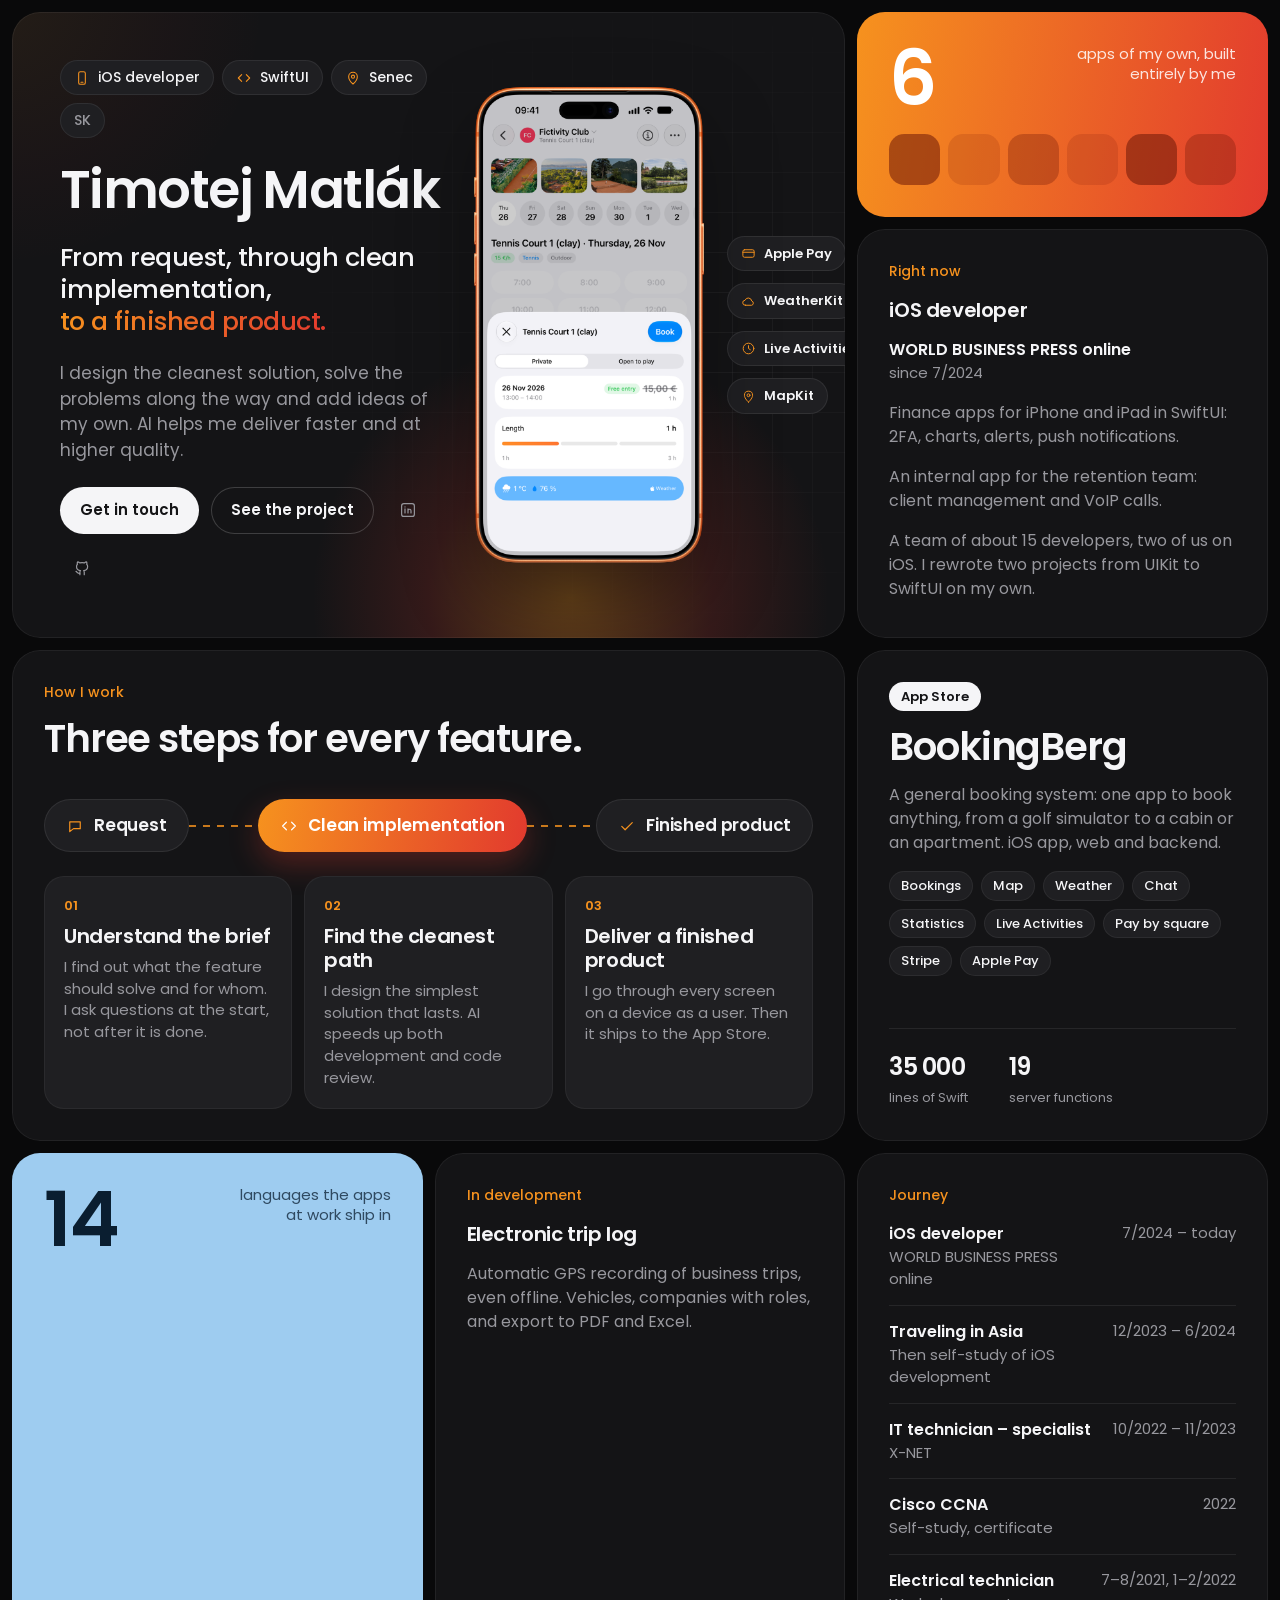
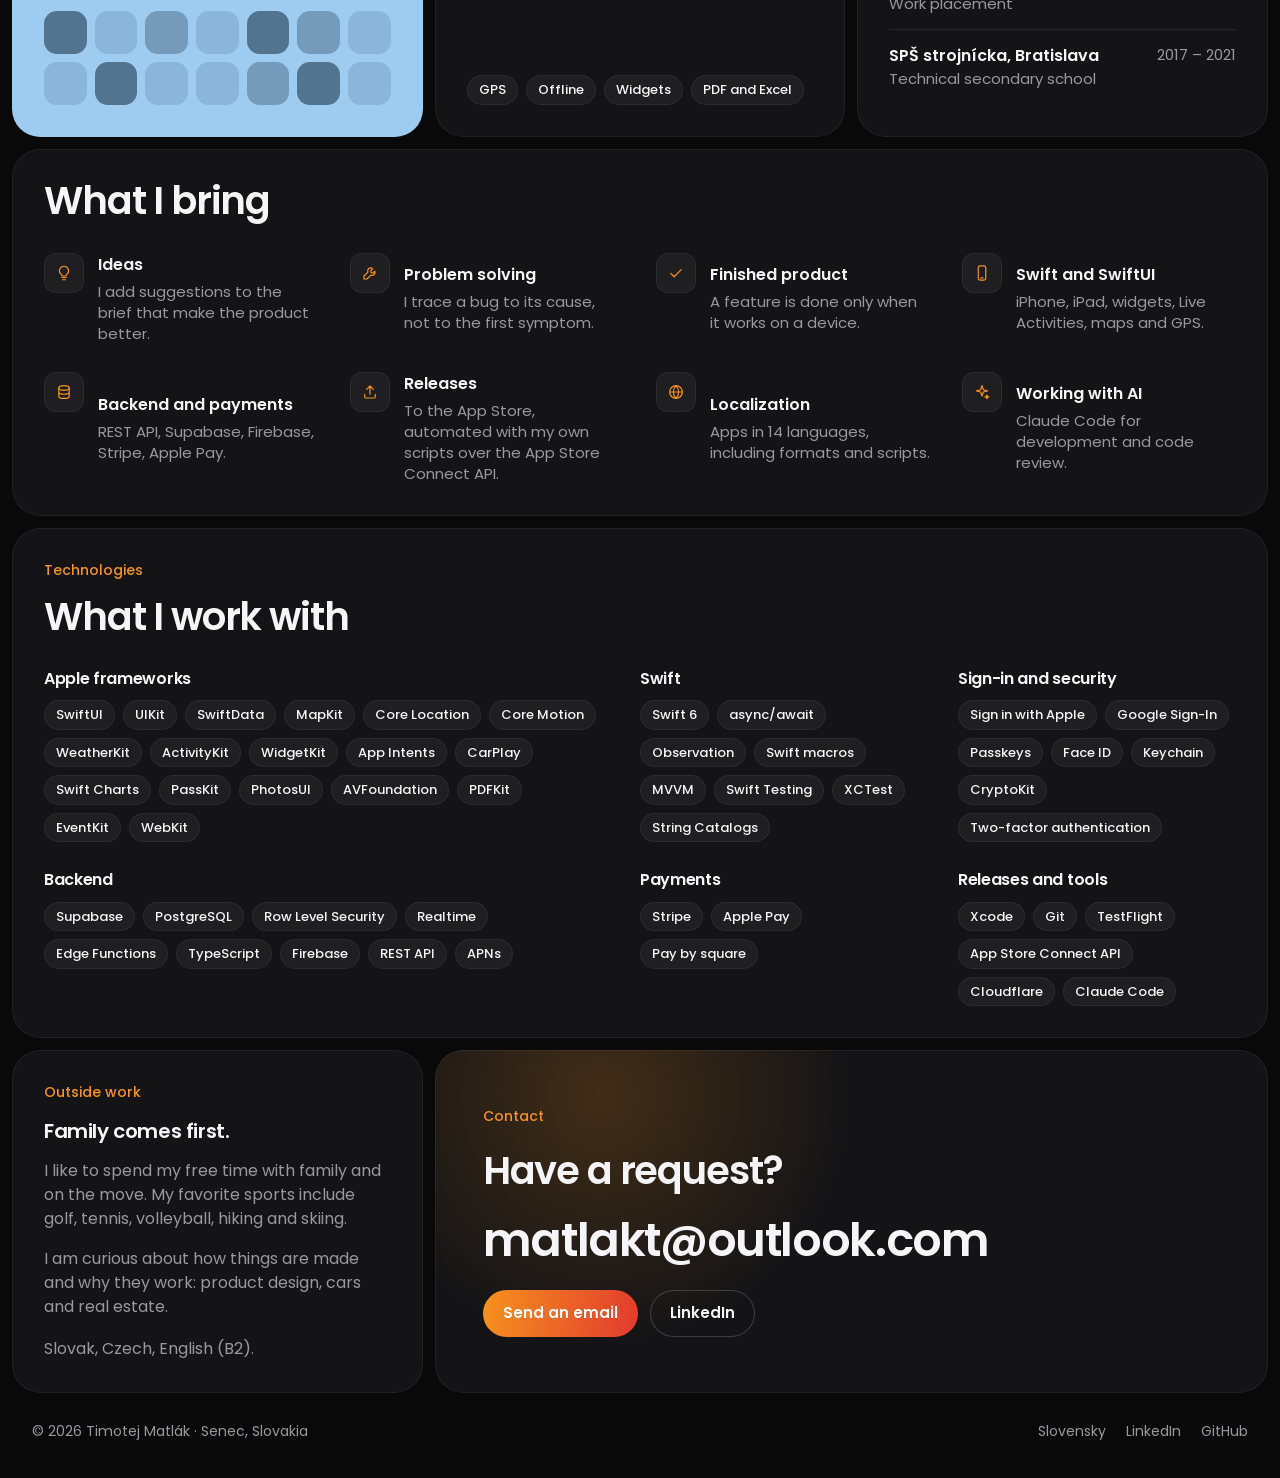
==== en/index.html @ 3b86b19a "Add the English version and a language switch Co-Authored-By: Claude Fable 5.2 <noreply@anthropic.co" ====
<!DOCTYPE html>
<html lang="en" data-theme="dark">
<head>
  <meta charset="UTF-8">
  <meta name="viewport" content="width=device-width, initial-scale=1.0">
  <script>document.documentElement.classList.add("js")</script>
  <title>Timotej Matlák | iOS developer</title>
  <meta name="description" content="iOS developer from Slovakia. From a request, through a clean implementation, to a finished product: finance apps, my own booking system and more projects.">
  <meta name="theme-color" content="#09090a">
  <meta name="color-scheme" content="dark">
  <link rel="alternate" hreflang="sk" href="https://tim-engineer.github.io/">
  <link rel="alternate" hreflang="en" href="https://tim-engineer.github.io/en/">
  <link rel="stylesheet" href="../style.css?v=21">
</head>
<body>
<main class="bento">

  <section class="tile hero c8 r2">
    <div class="hero-text">
      <div class="roles rise">
        <span><svg class="i" viewBox="0 0 24 24" aria-hidden="true"><rect x="7" y="2.5" width="10" height="19" rx="2.5"/><path d="M10.5 18.5h3"/></svg>iOS developer</span>
        <span><svg class="i" viewBox="0 0 24 24" aria-hidden="true"><path d="M8.5 7 3.5 12l5 5M15.5 7l5 5-5 5"/></svg>SwiftUI</span>
        <span><svg class="i" viewBox="0 0 24 24" aria-hidden="true"><path d="M12 21s6.5-5.600 6.500-11a6.500 6.500 0 0 0-13 0c0 5.400 6.500 11 6.500 11Z"/><circle cx="12" cy="10" r="2.300"/></svg>Senec</span>
        <a href="../" lang="sk" hreflang="sk" aria-label="Slovensky">SK</a>
      </div>
      <h1 class="rise" style="--i:1">Timotej Matlák</h1>
      <p class="motto rise" style="--i:2">From request, through clean implementation, <span class="warm">to a finished product.</span></p>
      <p class="lead rise" style="--i:3">I design the cleanest solution, solve the problems along the way and add ideas of my own. AI helps me deliver faster and at higher quality.</p>
      <div class="actions rise" style="--i:4">
        <a class="btn" href="#kontakt">Get in touch</a>
        <a class="btn btn-line" href="#projekt">See the project</a>
        <a class="icon-link" href="https://www.linkedin.com/in/matlák/" aria-label="LinkedIn"><svg class="i" viewBox="0 0 24 24" aria-hidden="true"><rect x="3.500" y="3.500" width="17" height="17" rx="3"/><path d="M8 10.500V16M8 7.800v.1M12 16v-3a2 2 0 0 1 4 0v3M12 10.500V16"/></svg></a>
        <a class="icon-link" href="https://github.com/Tim-engineer" aria-label="GitHub"><svg class="i" viewBox="0 0 24 24" aria-hidden="true"><path d="M9.500 19c-4 1.200-4-2-5.500-2.500M15 21v-3.200a2.800 2.800 0 0 0-.8-2.200c2.700-.3 5.300-1.300 5.300-5.600a4.300 4.300 0 0 0-1.200-3 4 4 0 0 0-.1-3s-1-.3-3.200 1.200a11 11 0 0 0-5.800 0C7 3.700 6 4 6 4a4 4 0 0 0-.1 3 4.300 4.300 0 0 0-1.200 3c0 4.300 2.600 5.300 5.300 5.600a2.800 2.800 0 0 0-.8 2.200V21"/></svg></a>
      </div>
    </div>
    <div class="stage rise" style="--i:3" aria-hidden="true">
      <div class="phone"><img class="shot" src="../img/phone-1.png" alt=""><img class="shot swap" src="../img/phone-2.png" alt=""></div>
      <div class="chips">
      <span class="chip chip-1"><svg class="i" viewBox="0 0 24 24"><rect x="3" y="6" width="18" height="12" rx="2.500"/><path d="M3 10h18"/></svg>Apple Pay</span>
      <span class="chip chip-2"><svg class="i" viewBox="0 0 24 24"><path d="M7 18a4 4 0 0 1-.5-8 5.500 5.500 0 0 1 10.600 1.200A3.500 3.500 0 0 1 17 18H7Z"/></svg>WeatherKit</span>
      <span class="chip chip-3"><svg class="i" viewBox="0 0 24 24"><circle cx="12" cy="12" r="8.500"/><path d="M12 7.500V12l3 2"/></svg>Live Activities</span>
      <span class="chip chip-4"><svg class="i" viewBox="0 0 24 24"><path d="M12 21s6.500-5.600 6.500-11a6.500 6.500 0 0 0-13 0c0 5.400 6.500 11 6.500 11Z"/><circle cx="12" cy="10" r="2.300"/></svg>MapKit</span>
      </div>
    </div>
  </section>

  <section class="tile tile-warm c4 reveal">
    <div class="stat-head"><span class="big">6</span><p>apps of my own, built entirely by me</p></div>
    <div class="apps" aria-hidden="true"><span style="--n:0"></span><span style="--n:1"></span><span style="--n:2"></span><span style="--n:3"></span><span style="--n:4"></span><span style="--n:5"></span></div>
  </section>

  <section class="tile c4 reveal" style="--i:1">
    <span class="label">Right now</span>
    <h3>iOS developer</h3>
    <p class="org">WORLD BUSINESS PRESS online<small>since 7/2024</small></p>
    <p>Finance apps for iPhone and iPad in SwiftUI: 2FA, charts, alerts, push notifications.</p>
    <p>An internal app for the retention team: client management and VoIP calls.</p>
    <p>A team of about 15 developers, two of us on iOS. I rewrote two projects from UIKit to SwiftUI on my own.</p>
  </section>

  <section class="tile c8 r2 reveal">
    <span class="label">How I work</span>
    <h2>Three steps for every feature.</h2>
    <div class="flow" aria-hidden="true">
      <span class="node"><svg class="i" viewBox="0 0 24 24"><path d="M5 6.500h14v9H10l-5 4v-13Z"/></svg>Request</span>
      <span class="wire"></span>
      <span class="node node-main"><svg class="i" viewBox="0 0 24 24"><path d="M8.500 7 3.500 12l5 5M15.500 7l5 5-5 5"/></svg>Clean implementation</span>
      <span class="wire"></span>
      <span class="node"><svg class="i" viewBox="0 0 24 24"><path d="m5 12.500 4.500 4.500L19 7.500"/></svg>Finished product</span>
    </div>
    <div class="steps">
      <div class="step"><small>01</small><h3>Understand the brief</h3><p>I find out what the feature should solve and for whom. I ask questions at the start, not after it is done.</p></div>
      <div class="step"><small>02</small><h3>Find the cleanest path</h3><p>I design the simplest solution that lasts. AI speeds up both development and code review.</p></div>
      <div class="step"><small>03</small><h3>Deliver a finished product</h3><p>I go through every screen on a device as a user. Then it ships to the App Store.</p></div>
    </div>
  </section>

  <section class="tile c4 r2 reveal" id="projekt" style="--i:1">
    <a class="badge" href="https://apps.apple.com/sk/app/bookingberg/id6788279642" target="_blank" rel="noopener">App Store</a>
    <h2>BookingBerg</h2>
    <p>A general booking system: one app to book anything, from a golf simulator to a cabin or an apartment. iOS app, web and backend.</p>
    <div class="tags"><span>Bookings</span><span>Map</span><span>Weather</span><span>Chat</span><span>Statistics</span><span>Live Activities</span><span>Pay by square</span><span>Stripe</span><span>Apple Pay</span></div>
    <div class="nums">
      <div><b>35 000</b><span>lines of Swift</span></div>
      <div><b>19</b><span>server functions</span></div>
    </div>
  </section>

  <section class="tile tile-sky c4 reveal">
    <div class="stat-head"><span class="big">14</span><p>languages the apps at work ship in</p></div>
    <div class="langs" aria-hidden="true">
      <span style="--n:0"></span><span style="--n:1"></span><span style="--n:2"></span><span style="--n:3"></span><span style="--n:4"></span><span style="--n:5"></span><span style="--n:6"></span>
      <span style="--n:7"></span><span style="--n:8"></span><span style="--n:9"></span><span style="--n:10"></span><span style="--n:11"></span><span style="--n:12"></span><span style="--n:13"></span>
    </div>
  </section>

  <section class="tile c4 reveal" style="--i:1">
    <span class="label">In development</span>
    <h3>Electronic trip log</h3>
    <p>Automatic GPS recording of business trips, even offline. Vehicles, companies with roles, and export to PDF and Excel.</p>
    <div class="tags push"><span>GPS</span><span>Offline</span><span>Widgets</span><span>PDF and Excel</span></div>
  </section>

  <section class="tile c4 reveal" style="--i:2">
    <span class="label">Journey</span>
    <ul class="rows">
      <li><div><b>iOS developer</b><small>WORLD BUSINESS PRESS online</small></div><span>7/2024 – today</span></li>
      <li><div><b>Traveling in Asia</b><small>Then self-study of iOS development</small></div><span>12/2023 – 6/2024</span></li>
      <li><div><b>IT technician – specialist</b><small>X-NET</small></div><span>10/2022 – 11/2023</span></li>
      <li><div><b>Cisco CCNA</b><small>Self-study, certificate</small></div><span>2022</span></li>
      <li><div><b>Electrical technician</b><small>Work placement</small></div><span>7–8/2021, 1–2/2022</span></li>
      <li><div><b>SPŠ strojnícka, Bratislava</b><small>Technical secondary school</small></div><span>2017 – 2021</span></li>
    </ul>
  </section>

  <section class="tile c12 reveal">
    <h2>What I bring</h2>
    <ul class="skills">
      <li><span class="ico"><svg class="i" viewBox="0 0 24 24" aria-hidden="true"><path d="M9 18h6M10 21h4M12 3a6 6 0 0 0-3.500 10.900c.6.500 1 1.200 1 2.100h5c0-.9.400-1.600 1-2.100A6 6 0 0 0 12 3Z"/></svg></span><b>Ideas</b><span>I add suggestions to the brief that make the product better.</span></li>
      <li><span class="ico"><svg class="i" viewBox="0 0 24 24" aria-hidden="true"><path d="M14.500 5.500a4 4 0 0 0-5.300 5.300L4 16v4h4l5.200-5.200a4 4 0 0 0 5.300-5.300L16 12l-2.500-.5L13 9l2.500-2.500"/></svg></span><b>Problem solving</b><span>I trace a bug to its cause, not to the first symptom.</span></li>
      <li><span class="ico"><svg class="i" viewBox="0 0 24 24" aria-hidden="true"><path d="m5 12.500 4.500 4.500L19 7.500"/></svg></span><b>Finished product</b><span>A feature is done only when it works on a device.</span></li>
      <li><span class="ico"><svg class="i" viewBox="0 0 24 24" aria-hidden="true"><rect x="7" y="2.500" width="10" height="19" rx="2.500"/><path d="M10.500 18.500h3"/></svg></span><b>Swift and SwiftUI</b><span>iPhone, iPad, widgets, Live Activities, maps and GPS.</span></li>
      <li><span class="ico"><svg class="i" viewBox="0 0 24 24" aria-hidden="true"><ellipse cx="12" cy="6.500" rx="7" ry="3"/><path d="M5 6.500v11c0 1.700 3.100 3 7 3s7-1.300 7-3v-11M5 12c0 1.700 3.100 3 7 3s7-1.300 7-3"/></svg></span><b>Backend and payments</b><span>REST API, Supabase, Firebase, Stripe, Apple Pay.</span></li>
      <li><span class="ico"><svg class="i" viewBox="0 0 24 24" aria-hidden="true"><path d="M12 15V4M7.500 8.500 12 4l4.500 4.500M5 15v3.500A1.500 1.500 0 0 0 6.500 20h11a1.500 1.500 0 0 0 1.500-1.500V15"/></svg></span><b>Releases</b><span>To the App Store, automated with my own scripts over the App Store Connect API.</span></li>
      <li><span class="ico"><svg class="i" viewBox="0 0 24 24" aria-hidden="true"><circle cx="12" cy="12" r="8.500"/><path d="M3.500 12h17M12 3.500c2.500 2.500 3.500 5.300 3.500 8.500s-1 6-3.500 8.500c-2.500-2.500-3.500-5.300-3.500-8.500s1-6 3.500-8.500Z"/></svg></span><b>Localization</b><span>Apps in 14 languages, including formats and scripts.</span></li>
      <li><span class="ico"><svg class="i" viewBox="0 0 24 24" aria-hidden="true"><path d="M12 3.500 13.800 9l5.700 1.500-5.700 1.500L12 17.500 10.200 12 4.500 10.500 10.200 9 12 3.500ZM18.500 16l.7 2 2 .5-2 .5-.7 2-.7-2-2-.5 2-.5.700-2Z"/></svg></span><b>Working with AI</b><span>Claude Code for development and code review.</span></li>
    </ul>
  </section>

  <section class="tile c12 reveal">
    <span class="label">Technologies</span>
    <h2>What I work with</h2>
    <div class="tech">
      <div><h3>Apple frameworks</h3><div class="tags"><span>SwiftUI</span><span>UIKit</span><span>SwiftData</span><span>MapKit</span><span>Core Location</span><span>Core Motion</span><span>WeatherKit</span><span>ActivityKit</span><span>WidgetKit</span><span>App Intents</span><span>CarPlay</span><span>Swift Charts</span><span>PassKit</span><span>PhotosUI</span><span>AVFoundation</span><span>PDFKit</span><span>EventKit</span><span>WebKit</span></div></div>
      <div><h3>Swift</h3><div class="tags"><span>Swift 6</span><span>async/await</span><span>Observation</span><span>Swift macros</span><span>MVVM</span><span>Swift Testing</span><span>XCTest</span><span>String Catalogs</span></div></div>
      <div><h3>Sign-in and security</h3><div class="tags"><span>Sign in with Apple</span><span>Google Sign-In</span><span>Passkeys</span><span>Face ID</span><span>Keychain</span><span>CryptoKit</span><span>Two-factor authentication</span></div></div>
      <div><h3>Backend</h3><div class="tags"><span>Supabase</span><span>PostgreSQL</span><span>Row Level Security</span><span>Realtime</span><span>Edge Functions</span><span>TypeScript</span><span>Firebase</span><span>REST API</span><span>APNs</span></div></div>
      <div><h3>Payments</h3><div class="tags"><span>Stripe</span><span>Apple Pay</span><span>Pay by square</span></div></div>
      <div><h3>Releases and tools</h3><div class="tags"><span>Xcode</span><span>Git</span><span>TestFlight</span><span>App Store Connect API</span><span>Cloudflare</span><span>Claude Code</span></div></div>
    </div>
  </section>

  <section class="tile c4 reveal">
    <span class="label">Outside work</span>
    <h3>Family comes first.</h3>
    <p>I like to spend my free time with family and on the move. My favorite sports include golf, tennis, volleyball, hiking and skiing.</p>
    <p>I am curious about how things are made and why they work: product design, cars and real estate.</p>
    <p class="push">Slovak, Czech, English (B2).</p>
  </section>

  <section class="tile contact c8 reveal" id="kontakt" style="--i:1">
    <span class="label">Contact</span>
    <h2>Have a request?</h2>
    <a class="mail" href="mailto:matlakt@outlook.com">matlakt@outlook.com</a>
    <div class="actions">
      <a class="btn btn-warm" href="mailto:matlakt@outlook.com">Send an email</a>
      <a class="btn btn-line" href="https://www.linkedin.com/in/matlák/">LinkedIn</a>
    </div>
  </section>

  <footer class="foot">
    <span>© 2026 Timotej Matlák · Senec, Slovakia</span>
    <nav><a href="../" lang="sk" hreflang="sk">Slovensky</a><a href="https://www.linkedin.com/in/matlák/">LinkedIn</a><a href="https://github.com/Tim-engineer">GitHub</a></nav>
  </footer>
</main>
<script>
(function () {
  var items = document.querySelectorAll(".reveal");
  if (!("IntersectionObserver" in window)) { items.forEach(function (el) { el.classList.add("is-in"); }); return; }
  var io = new IntersectionObserver(function (entries) {
    entries.forEach(function (en) { if (en.isIntersecting) { en.target.classList.add("is-in"); io.unobserve(en.target); } });
  }, { rootMargin: "0px 0px -5% 0px" });
  items.forEach(function (el) { io.observe(el); });
})();
</script>
<script>
(function () {
  // Warm glow that follows the pointer across the tiles.
  if (!window.matchMedia("(hover: hover) and (pointer: fine)").matches) return;
  var tiles = document.querySelectorAll(".tile"), x = 0, y = 0, queued = false;
  function paint() {
    queued = false;
    tiles.forEach(function (t) {
      var r = t.getBoundingClientRect();
      t.style.setProperty("--mx", (x - r.left) + "px");
      t.style.setProperty("--my", (y - r.top) + "px");
    });
  }
  function ask() { if (!queued) { queued = true; requestAnimationFrame(paint); } }
  window.addEventListener("pointermove", function (e) { x = e.clientX; y = e.clientY; ask(); }, { passive: true });
  window.addEventListener("scroll", ask, { passive: true });
  document.documentElement.addEventListener("pointerleave", function () { x = y = -9999; ask(); });
})();
</script>
</body>
</html>
---- style.css ----
/* Personal bento page. Tokens are RGB triplets so every surface can take an alpha. */
@font-face { font-family: "Poppins"; font-weight: 400; font-display: swap; src: url("fonts/poppins-400-latin-ext.woff2") format("woff2"); unicode-range: U+0100-02BA, U+1E00-1E9F, U+20A0-20C0; }
@font-face { font-family: "Poppins"; font-weight: 400; font-display: swap; src: url("fonts/poppins-400-latin.woff2") format("woff2"); unicode-range: U+0000-00FF, U+2000-206F, U+20AC; }
@font-face { font-family: "Poppins"; font-weight: 500; font-display: swap; src: url("fonts/poppins-500-latin-ext.woff2") format("woff2"); unicode-range: U+0100-02BA, U+1E00-1E9F, U+20A0-20C0; }
@font-face { font-family: "Poppins"; font-weight: 500; font-display: swap; src: url("fonts/poppins-500-latin.woff2") format("woff2"); unicode-range: U+0000-00FF, U+2000-206F, U+20AC; }
@font-face { font-family: "Poppins"; font-weight: 600; font-display: swap; src: url("fonts/poppins-600-latin-ext.woff2") format("woff2"); unicode-range: U+0100-02BA, U+1E00-1E9F, U+20A0-20C0; }
@font-face { font-family: "Poppins"; font-weight: 600; font-display: swap; src: url("fonts/poppins-600-latin.woff2") format("woff2"); unicode-range: U+0000-00FF, U+2000-206F, U+20AC; }

:root {
  color-scheme: light;
  --bg: 240 240 242;
  --surface: 255 255 255;
  --raised: 243 243 245;
  --ink: 26 26 26;
  --muted: 110 110 115;
  --line: 0 0 0;
  --sky: 222 238 252;
  --sky-ink: 18 52 82;
  --warm-a: #e23a2e;
  --warm-b: #f6921e;
  --warm: linear-gradient(100deg, var(--warm-b), var(--warm-a));
  --font: -apple-system, BlinkMacSystemFont, "Poppins", "Helvetica Neue", Helvetica, Arial, sans-serif;
  --ease: cubic-bezier(.16, 1, .3, 1);
}
@media (prefers-color-scheme: dark) {
  :root:not([data-theme="light"]) {
    color-scheme: dark;
    --bg: 9 9 10; --surface: 20 20 22; --raised: 31 31 34; --ink: 245 245 247; --muted: 152 152 158; --line: 255 255 255;
    --sky: 158 204 240; --sky-ink: 10 30 48;
  }
}
:root[data-theme="dark"] {
  color-scheme: dark;
  --bg: 9 9 10; --surface: 20 20 22; --raised: 31 31 34; --ink: 245 245 247; --muted: 152 152 158; --line: 255 255 255;
  --sky: 158 204 240; --sky-ink: 10 30 48;
}

* { margin: 0; padding: 0; box-sizing: border-box; }
body { font-family: var(--font); background: rgb(var(--bg)); color: rgb(var(--ink)); font-size: 16px; line-height: 1.5; -webkit-font-smoothing: antialiased; }
a { color: inherit; text-decoration: none; }
img { display: block; max-width: 100%; }
ul { list-style: none; }
:focus-visible { outline: 2px solid var(--warm-b); outline-offset: 3px; }
h1, h2, h3 { font-weight: 600; letter-spacing: -0.03em; line-height: 1.05; }
h1 { font-size: clamp(44px, 6vw, 84px); }
h2 { font-size: clamp(28px, 3vw, 40px); }
h3 { font-size: 20px; letter-spacing: -0.02em; line-height: 1.2; }
.warm { background: var(--warm); -webkit-background-clip: text; background-clip: text; -webkit-text-fill-color: transparent; color: var(--warm-a); }
.muted { color: rgb(var(--muted)); }
.i { width: 18px; height: 18px; flex: none; fill: none; stroke: currentColor; stroke-width: 1.6; stroke-linecap: round; stroke-linejoin: round; }

/* ---------- grid ---------- */
.bento { display: grid; grid-template-columns: repeat(12, 1fr); grid-auto-flow: row dense; gap: 12px; padding: 12px; max-width: 1560px; margin: 0 auto; }
.tile { position: relative; background: rgb(var(--surface)); border-radius: 28px; padding: 32px; overflow: hidden; box-shadow: inset 0 0 0 1px rgb(var(--line) / .06); display: flex; flex-direction: column; gap: 16px; min-width: 0; }
.c4 { grid-column: span 4; } .c8 { grid-column: span 8; } .c12 { grid-column: span 12; } .r2 { grid-row: span 2; }
.label { font-size: 14px; font-weight: 500; color: var(--warm-b); }
.tile p { color: rgb(var(--muted)); max-width: 54ch; }
.push { margin-top: auto; }

/* ---------- hero ---------- */
.hero { display: grid; grid-template-columns: 1fr auto; align-items: center; gap: 32px; padding: 48px; min-height: 560px; isolation: isolate; }
.hero::before { content: ""; position: absolute; inset: 0; z-index: -1; background-image: linear-gradient(rgb(var(--line) / .05) 1px, transparent 1px), linear-gradient(90deg, rgb(var(--line) / .05) 1px, transparent 1px); background-size: 40px 40px; -webkit-mask-image: radial-gradient(ellipse 70% 80% at 80% 50%, #000, transparent 70%); mask-image: radial-gradient(ellipse 70% 80% at 80% 50%, #000, transparent 70%); }
.hero::after { content: ""; position: absolute; z-index: -1; right: -10%; bottom: -40%; width: 70%; aspect-ratio: 1; border-radius: 50%; background: radial-gradient(closest-side, rgba(246, 146, 30, .22), rgba(226, 58, 46, .10) 50%, transparent); }
.hero-text { display: flex; flex-direction: column; align-items: flex-start; gap: 24px; }
.roles { display: inline-flex; flex-wrap: wrap; border-radius: 100px; background: rgb(var(--raised)); box-shadow: inset 0 0 0 1px rgb(var(--line) / .06); font-size: 14px; font-weight: 500; }
.roles > * { display: inline-flex; align-items: center; gap: 8px; padding: 8px 16px; }
.roles > * + * { box-shadow: inset 1px 0 0 rgb(var(--line) / .1); }
.roles .i { width: 16px; height: 16px; color: var(--warm-b); }
.motto .warm { display: inline-block; }
.motto { font-size: clamp(20px, 2vw, 28px); font-weight: 500; letter-spacing: -0.02em; line-height: 1.25; max-width: 26ch; color: rgb(var(--ink)) !important; }
.lead { font-size: 17px; max-width: 46ch !important; }
.actions { display: flex; flex-wrap: wrap; align-items: center; gap: 12px; }
.btn { display: inline-flex; align-items: center; gap: 8px; font-size: 15px; font-weight: 600; padding: 12px 20px; border-radius: 100px; background: rgb(var(--ink)); color: rgb(var(--surface)); transition: transform .2s var(--ease), opacity .2s; }
.btn:hover { transform: translateY(-2px); }
.btn-line { background: transparent; color: rgb(var(--ink)); box-shadow: inset 0 0 0 1px rgb(var(--line) / .18); }
.btn-warm { background: var(--warm); color: #fff; }
.icon-link { display: grid; place-items: center; width: 44px; height: 44px; border-radius: 100px; color: rgb(var(--muted)); transition: color .2s, background .2s; }
.roles a { color: rgb(var(--muted)); transition: color .2s; }
.roles a:hover { color: rgb(var(--ink)); }
.icon-link:hover { color: rgb(var(--ink)); background: rgb(var(--raised)); }

.stage { position: relative; width: 300px; margin-right: 32px; }
.phone { position: relative; width: 228px; margin: 0 auto; padding: 7px; border-radius: 42px; background: #0c0c0d; box-shadow: 0 0 0 1px #ffb27a, 0 0 0 4px #f0843c, 0 0 0 5px #c9631f, 0 30px 50px rgb(0 0 0 / .3); transform: rotate(4deg); animation: float 7s ease-in-out infinite; }
.phone img { width: 100%; border-radius: 35px; }
.phone .swap { position: absolute; inset: 7px; width: calc(100% - 14px); animation: swap 9s ease-in-out infinite; }
@keyframes swap { 0%, 40% { opacity: 0; } 50%, 90% { opacity: 1; } 100% { opacity: 0; } }
.chip { position: absolute; display: inline-flex; align-items: center; gap: 8px; padding: 8px 14px; border-radius: 100px; font-size: 13px; font-weight: 600; background: rgb(var(--surface)); box-shadow: inset 0 0 0 1px rgb(var(--line) / .08), 0 10px 24px rgb(0 0 0 / .16); white-space: nowrap; animation: bob 5s ease-in-out infinite; }
.chip .i { width: 15px; height: 15px; color: var(--warm-b); }
.chip-1 { top: 10%; left: -22%; }
.chip-2 { top: 40%; right: -24%; animation-delay: -1.6s; }
.chip-3 { bottom: 20%; left: -16%; animation-delay: -3.1s; }
.chip-4 { bottom: 4%; right: -10%; animation-delay: -2.2s; }
@keyframes float { 50% { transform: rotate(3deg) translateY(-10px); } }
@keyframes bob { 50% { transform: translateY(-8px); } }

/* ---------- stat tiles ---------- */
.tile-warm { background: var(--warm); color: #fff; box-shadow: none; }
.tile-warm p { color: rgb(255 255 255 / .85); }
.tile-sky { background: rgb(var(--sky)); color: rgb(var(--sky-ink)); box-shadow: none; }
.tile-sky p { color: rgb(var(--sky-ink) / .75); }
.big { font-size: clamp(56px, 6vw, 88px); font-weight: 600; letter-spacing: -0.04em; line-height: .9; }
.stat-head { display: flex; justify-content: space-between; align-items: flex-start; gap: 16px; }
.stat-head p { text-align: right; max-width: 18ch; font-size: 15px; line-height: 1.35; }
.apps { display: grid; grid-template-columns: repeat(6, 1fr); gap: 8px; margin-top: auto; }
.apps span { aspect-ratio: 1; border-radius: 30%; background: rgb(110 24 8 / .16); }
.apps span:nth-child(3n) { background: rgb(110 24 8 / .32); }
.apps span:nth-child(4n + 1) { background: rgb(110 24 8 / .55); }
.js .is-in .apps span { animation: pop .5s cubic-bezier(.34, 1.56, .64, 1) backwards; animation-delay: calc(var(--n) * 90ms + .2s); }
.langs { display: grid; grid-template-columns: repeat(7, 1fr); gap: 8px; margin-top: auto; }
.langs span { aspect-ratio: 1; border-radius: 30%; background: rgb(var(--sky-ink) / .12); }
.langs span:nth-child(3n) { background: rgb(var(--sky-ink) / .28); }
.langs span:nth-child(4n + 1) { background: rgb(var(--sky-ink) / .5); }
.js .is-in .langs span { animation: pop .45s cubic-bezier(.34, 1.56, .64, 1) backwards; animation-delay: calc(var(--n) * 45ms + .2s); }
@keyframes pop { from { transform: scale(0); } }

/* ---------- process ---------- */
.flow { display: flex; align-items: center; margin: 24px 0 8px; }
.node { flex: none; display: inline-flex; align-items: center; gap: 10px; padding: 14px 22px; border-radius: 100px; background: rgb(var(--raised)); box-shadow: inset 0 0 0 1px rgb(var(--line) / .08); font-weight: 600; font-size: 17px; letter-spacing: -0.01em; }
.node .i { color: var(--warm-b); }
.node-main { background: var(--warm); color: #fff; box-shadow: 0 12px 30px rgba(226, 58, 46, .3); }
.node-main .i { color: #fff; }
.wire { flex: 1; height: 2px; min-width: 24px; background: repeating-linear-gradient(90deg, var(--warm-b) 0 7px, transparent 7px 14px); background-size: 14px 2px; animation: wire 0.9s linear infinite; opacity: .8; }
@keyframes wire { to { background-position: 14px 0; } }
.steps { display: grid; grid-template-columns: repeat(3, 1fr); gap: 12px; margin-top: auto; }
.step { background: rgb(var(--raised)); border-radius: 20px; padding: 20px; display: flex; flex-direction: column; gap: 8px; box-shadow: inset 0 0 0 1px rgb(var(--line) / .05); }
.step small { font-size: 13px; font-weight: 600; color: var(--warm-b); font-variant-numeric: tabular-nums; }
.step p { font-size: 15px; line-height: 1.45; }

/* ---------- project ---------- */
.tags { display: flex; flex-wrap: wrap; gap: 8px; }
.tags span { font-size: 13px; font-weight: 500; padding: 5px 12px; border-radius: 100px; background: rgb(var(--raised)); box-shadow: inset 0 0 0 1px rgb(var(--line) / .06); }
.nums { display: grid; grid-template-columns: repeat(3, 1fr); gap: 12px; padding-top: 20px; border-top: 1px solid rgb(var(--line) / .08); margin-top: auto; }
.nums b { display: block; font-size: 24px; font-weight: 600; letter-spacing: -0.03em; }
.nums span { font-size: 13px; color: rgb(var(--muted)); }
.badge { align-self: flex-start; font-size: 13px; font-weight: 600; padding: 5px 12px; border-radius: 100px; background: rgb(var(--ink)); color: rgb(var(--surface)); }

/* ---------- lists ---------- */
.rows > li { display: flex; justify-content: space-between; gap: 16px; padding: 14px 0; border-top: 1px solid rgb(var(--line) / .08); }
.rows > li:first-child { border-top: 0; padding-top: 0; }
.rows b { font-weight: 600; }
.rows span { color: rgb(var(--muted)); font-size: 15px; white-space: nowrap; }
.rows small { display: block; color: rgb(var(--muted)); font-size: 15px; }
.skills { display: grid; grid-template-columns: repeat(4, 1fr); gap: 28px 32px; margin-top: 16px; }
.skills li { display: grid; grid-template-columns: auto 1fr; gap: 4px 14px; align-items: start; }
.skills .ico { grid-row: span 2; width: 40px; height: 40px; border-radius: 12px; display: grid; place-items: center; background: rgb(var(--raised)); box-shadow: inset 0 0 0 1px rgb(var(--line) / .06); color: var(--warm-b); }
.skills b { font-weight: 600; align-self: end; }
.skills span { color: rgb(var(--muted)); font-size: 15px; line-height: 1.4; }

/* ---------- contact ---------- */
.contact { padding: 56px 48px; isolation: isolate; gap: 24px; }
.contact::after { content: ""; position: absolute; z-index: -1; left: -10%; top: -60%; width: 60%; aspect-ratio: 1; border-radius: 50%; background: radial-gradient(closest-side, rgba(246, 146, 30, .2), transparent); }
.mail { font-size: clamp(26px, 3.6vw, 52px); font-weight: 600; letter-spacing: -0.03em; line-height: 1.1; overflow-wrap: anywhere; }
.mail:hover { background: var(--warm); -webkit-background-clip: text; background-clip: text; -webkit-text-fill-color: transparent; }
.foot { grid-column: span 12; display: flex; justify-content: space-between; flex-wrap: wrap; gap: 12px 24px; padding: 16px 20px 24px; font-size: 14px; color: rgb(var(--muted)); }
.foot nav { display: flex; gap: 20px; }
.foot a:hover { color: rgb(var(--ink)); }

/* ---------- motion ---------- */
.rise { animation: rise .9s var(--ease) backwards; animation-delay: calc(var(--i, 0) * 90ms + 80ms); }
@keyframes rise { from { opacity: 0; transform: translateY(16px); } }
.js .reveal { opacity: 0; transform: translateY(20px); transition: opacity .8s var(--ease), transform .8s var(--ease); transition-delay: calc(var(--i, 0) * 80ms); }
.js .reveal.is-in { opacity: 1; transform: none; }
.tile-link { transition: transform .3s var(--ease); }
.tile-link:hover { transform: translateY(-3px); }
@media (prefers-reduced-motion: reduce) {
  *, *::before, *::after { animation: none !important; transition: none !important; }
  .js .reveal { opacity: 1; transform: none; }
}

/* ---------- responsive ---------- */
@media (max-width: 1180px) {
  .c4 { grid-column: span 6; } .c8 { grid-column: span 12; } .r2 { grid-row: auto; }
  .skills { grid-template-columns: repeat(2, 1fr); }
  #projekt { grid-column: span 12; }
}
@media (max-width: 760px) {
  .bento { gap: 8px; padding: 8px; }
  .c4, .c8, .c12, .foot { grid-column: span 12; }
  .tile { padding: 24px; border-radius: 24px; }
  .hero { grid-template-columns: 1fr; padding: 32px 24px; min-height: 0; }
  .stage { margin: 16px auto 8px; width: 240px; }
  .phone { width: 190px; border-radius: 36px; }
  .phone img { border-radius: 29px; }
  .chip-1, .chip-3 { left: -14%; } .chip-2, .chip-4 { right: -14%; }
  .flow { flex-direction: column; align-items: stretch; }
  .node { justify-content: center; }
  .wire { flex: none; width: 2px; height: 24px; min-width: 0; margin: 0 auto; background: repeating-linear-gradient(180deg, var(--warm-b) 0 7px, transparent 7px 14px); animation: none; }
  .steps, .skills { grid-template-columns: 1fr; }
  .contact { padding: 40px 24px; }
}

/* ---------- technologies ---------- */
.tech { display: grid; grid-template-columns: 2fr 1fr 1fr; gap: 28px 40px; margin-top: 16px; }
.tech > div { display: flex; flex-direction: column; gap: 12px; }
.tech h3 { font-size: 16px; }
@media (max-width: 1180px) { .tech { grid-template-columns: 1fr 1fr; } }
@media (max-width: 760px) { .tech { grid-template-columns: 1fr; } }

/* orange phone details: island and side buttons */
.phone::before { content: ""; position: absolute; z-index: 2; top: 15px; left: 50%; width: 30%; height: 20px; margin-left: -15%; border-radius: 100px; background: #000; }
.phone::after { content: ""; position: absolute; z-index: -1; top: 30%; right: -7px; width: 4px; height: 9%; border-radius: 2px; background: #e0762f; box-shadow: -243px -40px 0 #e0762f, -243px 14px 0 #e0762f; }
@media (max-width: 760px) { .phone::before { top: 13px; height: 17px; } .phone::after { box-shadow: -205px -34px 0 #e0762f, -205px 12px 0 #e0762f; } }

/* Apple bezel image: shown upright and unmodified, screens sit in its opening */
.phone { width: 236px; padding: 0; border-radius: 0; background: none; box-shadow: none; transform: none; animation: none; aspect-ratio: 1470 / 3000; filter: drop-shadow(0 30px 36px rgb(0 0 0 / .3)); }
.phone::before, .phone::after { content: none; }
.phone .screen { position: absolute; inset: auto; left: 5.1%; top: 2.2%; width: 89.8%; height: 95.6%; border-radius: 9% / 4.2%; }
.phone .bezel { position: absolute; inset: 0; width: 100%; height: 100%; border-radius: 0; }
@media (max-width: 760px) { .phone { width: 200px; border-radius: 0; } .phone .screen { border-radius: 9% / 4.2%; } }

/* role pills are separate; feature chips stand beside the phone instead of over it */
.roles { background: none; box-shadow: none; gap: 8px; border-radius: 0; }
.roles > * { padding: 7px 14px; border-radius: 100px; background: rgb(var(--raised)); box-shadow: inset 0 0 0 1px rgb(var(--line) / .07); }
.roles > * + * { box-shadow: inset 0 0 0 1px rgb(var(--line) / .07); }
.stage { width: auto; margin-right: 8px; display: flex; align-items: center; gap: 20px; }
.phone { margin: 0; flex: none; }
.chips { display: flex; flex-direction: column; align-items: flex-start; gap: 12px; }
.chip, .chip-1, .chip-2, .chip-3, .chip-4 { position: static; }
.chip { box-shadow: inset 0 0 0 1px rgb(var(--line) / .08); background: rgb(var(--raised)); animation: none; }
.phone .swap { animation: swap 10s ease-in-out infinite; }
@keyframes swap { 0%, 46% { opacity: 0; } 50%, 96% { opacity: 1; } 100% { opacity: 0; } }
@media (max-width: 760px) {
  .stage { flex-direction: column; margin: 16px auto 0; width: auto; }
  .chips { flex-direction: row; flex-wrap: wrap; justify-content: center; }
}
.hero h1 { font-size: clamp(40px, 4.1vw, 64px); white-space: nowrap; }
@media (max-width: 760px) { .hero h1 { white-space: normal; } }
.hero::after { right: 2%; bottom: -35%; width: 62%; background: radial-gradient(closest-side, rgba(246, 146, 30, .34), rgba(226, 58, 46, .16) 55%, transparent); }

/* pointer glow: position comes from the script, off-screen until the pointer moves */
.tile { --mx: -9999px; --my: -9999px; }
.tile:not(.tile-warm):not(.tile-sky) { background-image: radial-gradient(380px circle at var(--mx) var(--my), rgba(246, 146, 30, .07), rgba(226, 58, 46, .03) 45%, transparent 70%); }
.tile-warm { background-image: radial-gradient(340px circle at var(--mx) var(--my), rgb(255 255 255 / .12), transparent 65%), var(--warm); }
.tile-sky { background-image: radial-gradient(340px circle at var(--mx) var(--my), rgb(255 255 255 / .18), transparent 65%); }
.tile::selection { background: var(--warm-b); }

/* phone image already contains the device frame */
.phone .shot { position: absolute; inset: 0; width: 100%; height: 100%; border-radius: 0; }

/* company line under a role */
.org { font-weight: 600; color: rgb(var(--ink)) !important; }
.org small { display: block; font-weight: 400; font-size: 15px; color: rgb(var(--muted)); }

/* hero stacks before the text column gets squeezed */
@media (max-width: 960px) {
  .hero { grid-template-columns: 1fr; min-height: 0; }
  .stage { flex-direction: column; margin: 16px auto 0; }
  .chips { flex-direction: row; flex-wrap: wrap; justify-content: center; }
}
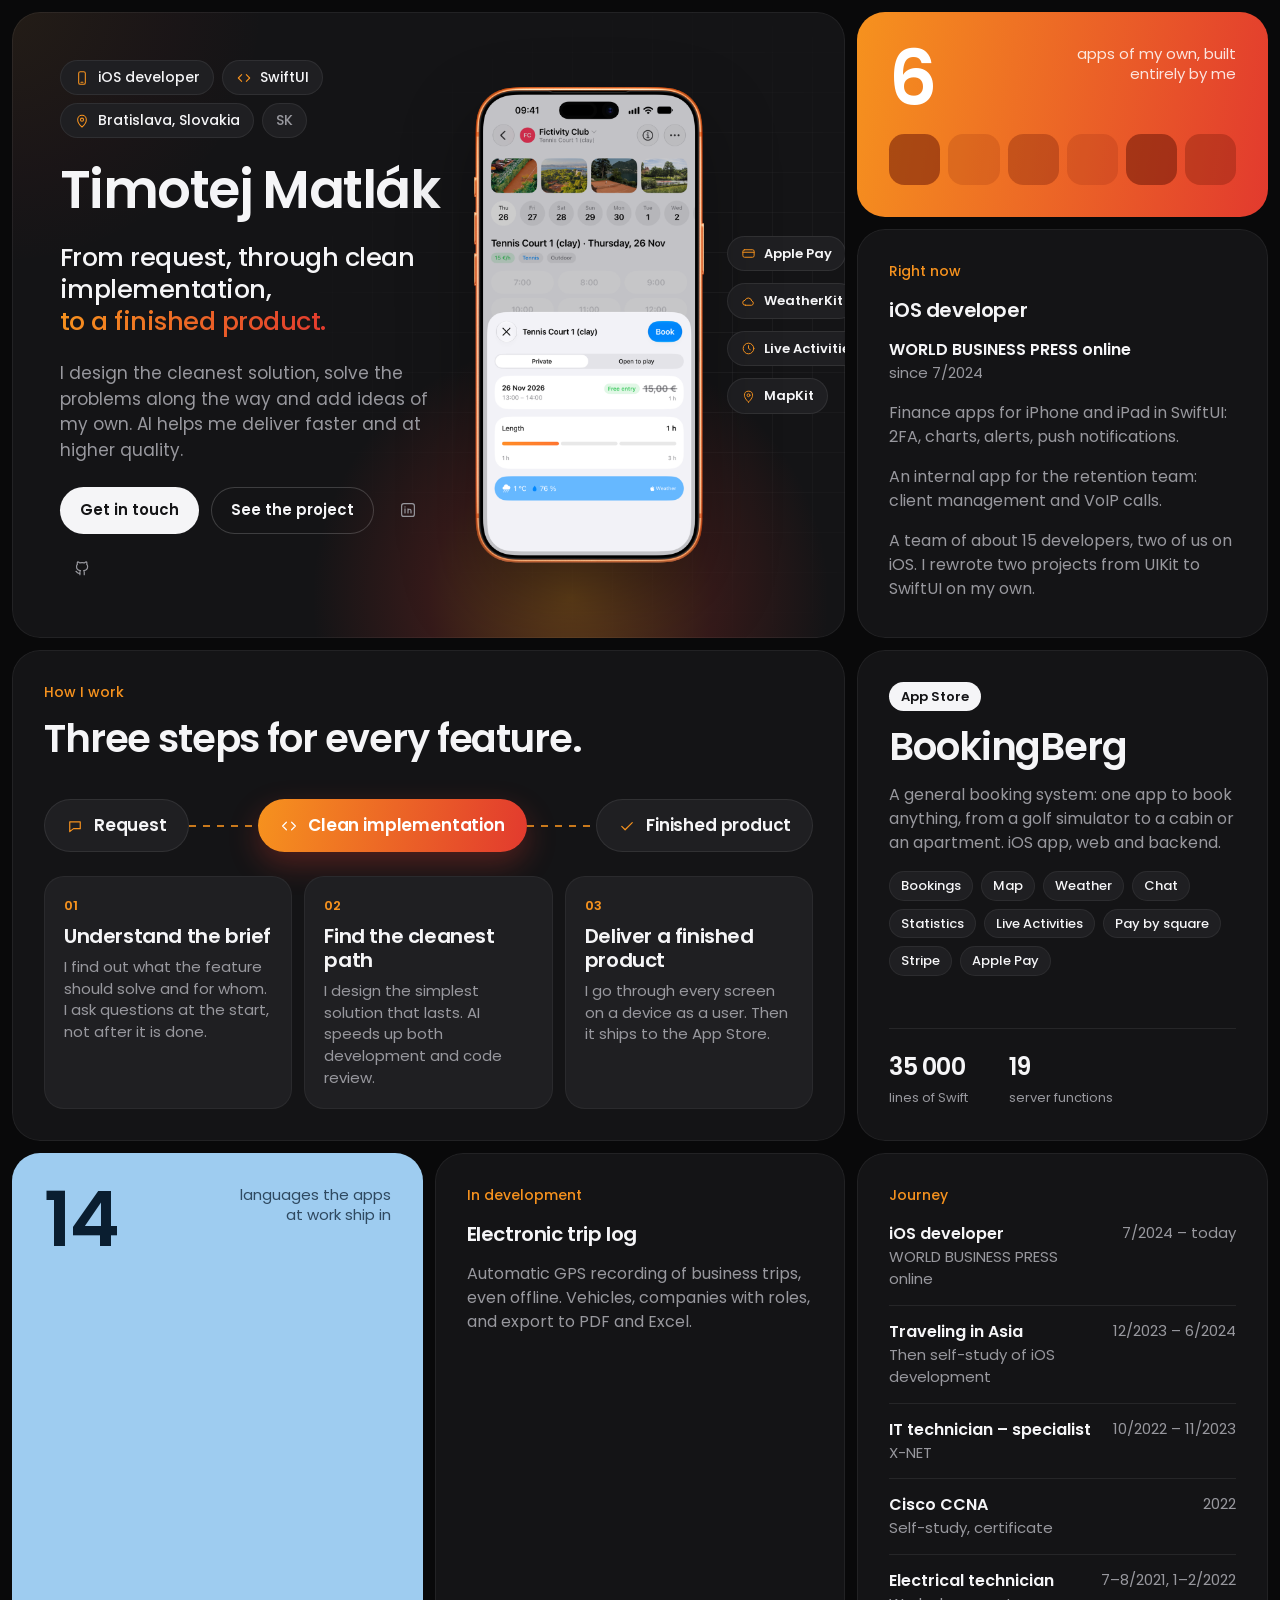
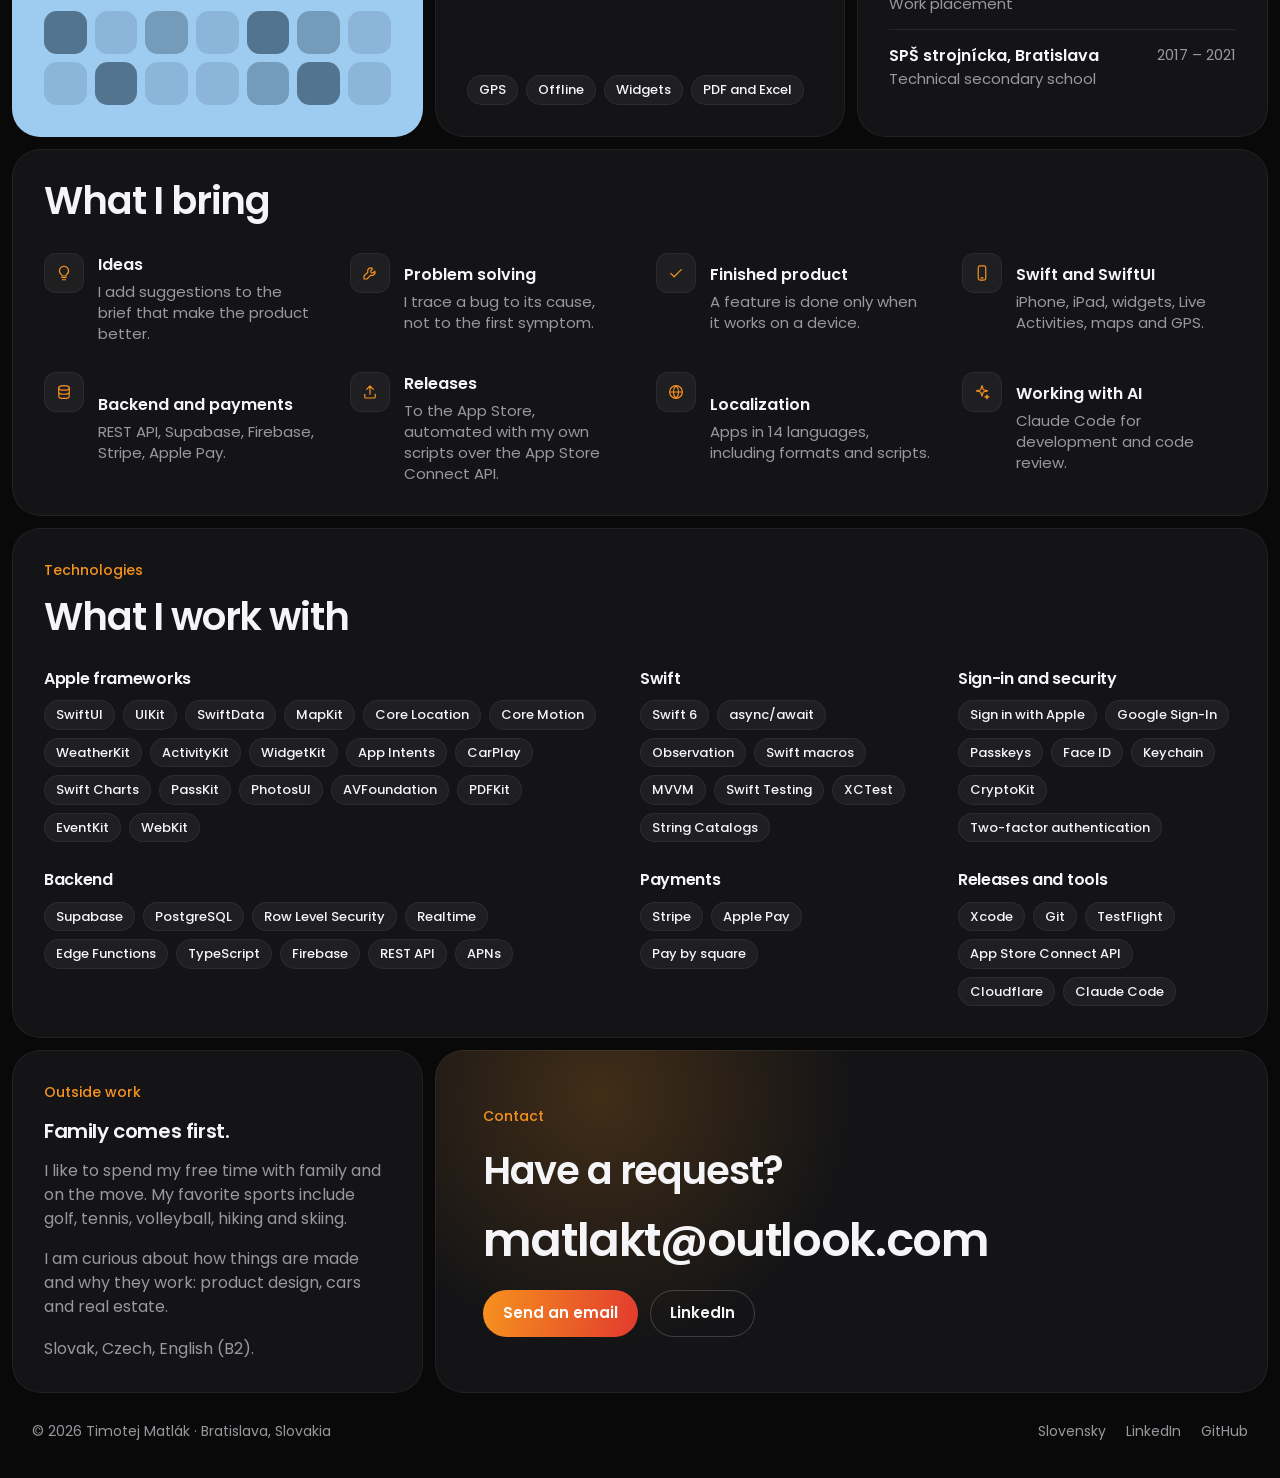
==== commit be3b2790: "Location: Bratislava in both languages Co-Authored-By: Claude Fable 5.2 <noreply@anthropic.com>" ====
--- a/en/index.html
+++ b/en/index.html
@@ -20,7 +20,7 @@
       <div class="roles rise">
         <span><svg class="i" viewBox="0 0 24 24" aria-hidden="true"><rect x="7" y="2.5" width="10" height="19" rx="2.5"/><path d="M10.5 18.5h3"/></svg>iOS developer</span>
         <span><svg class="i" viewBox="0 0 24 24" aria-hidden="true"><path d="M8.5 7 3.5 12l5 5M15.5 7l5 5-5 5"/></svg>SwiftUI</span>
-        <span><svg class="i" viewBox="0 0 24 24" aria-hidden="true"><path d="M12 21s6.5-5.600 6.500-11a6.500 6.500 0 0 0-13 0c0 5.400 6.500 11 6.500 11Z"/><circle cx="12" cy="10" r="2.300"/></svg>Senec</span>
+        <span><svg class="i" viewBox="0 0 24 24" aria-hidden="true"><path d="M12 21s6.5-5.600 6.500-11a6.500 6.500 0 0 0-13 0c0 5.400 6.500 11 6.500 11Z"/><circle cx="12" cy="10" r="2.300"/></svg>Bratislava, Slovakia</span>
         <a href="../" lang="sk" hreflang="sk" aria-label="Slovensky">SK</a>
       </div>
       <h1 class="rise" style="--i:1">Timotej Matlák</h1>
@@ -159,7 +159,7 @@
   </section>
 
   <footer class="foot">
-    <span>© 2026 Timotej Matlák · Senec, Slovakia</span>
+    <span>© 2026 Timotej Matlák · Bratislava, Slovakia</span>
     <nav><a href="../" lang="sk" hreflang="sk">Slovensky</a><a href="https://www.linkedin.com/in/matlák/">LinkedIn</a><a href="https://github.com/Tim-engineer">GitHub</a></nav>
   </footer>
 </main>
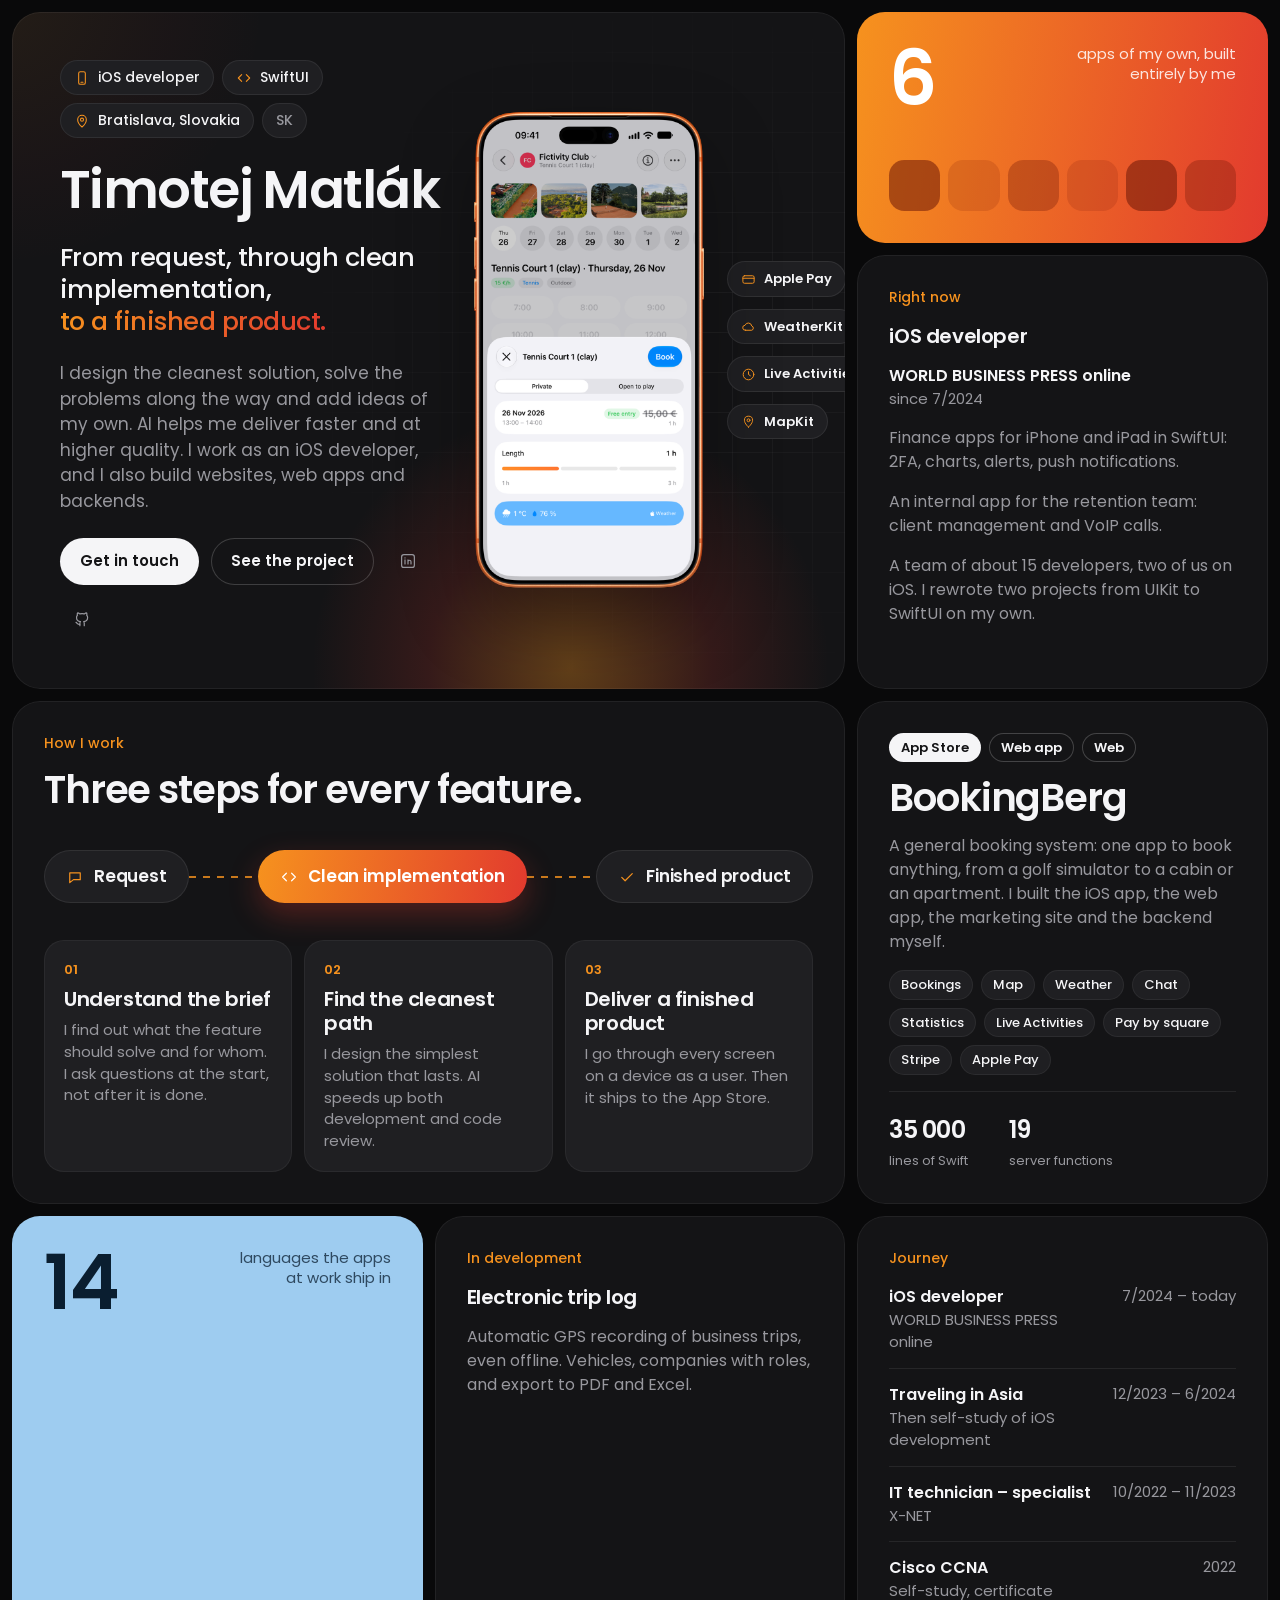
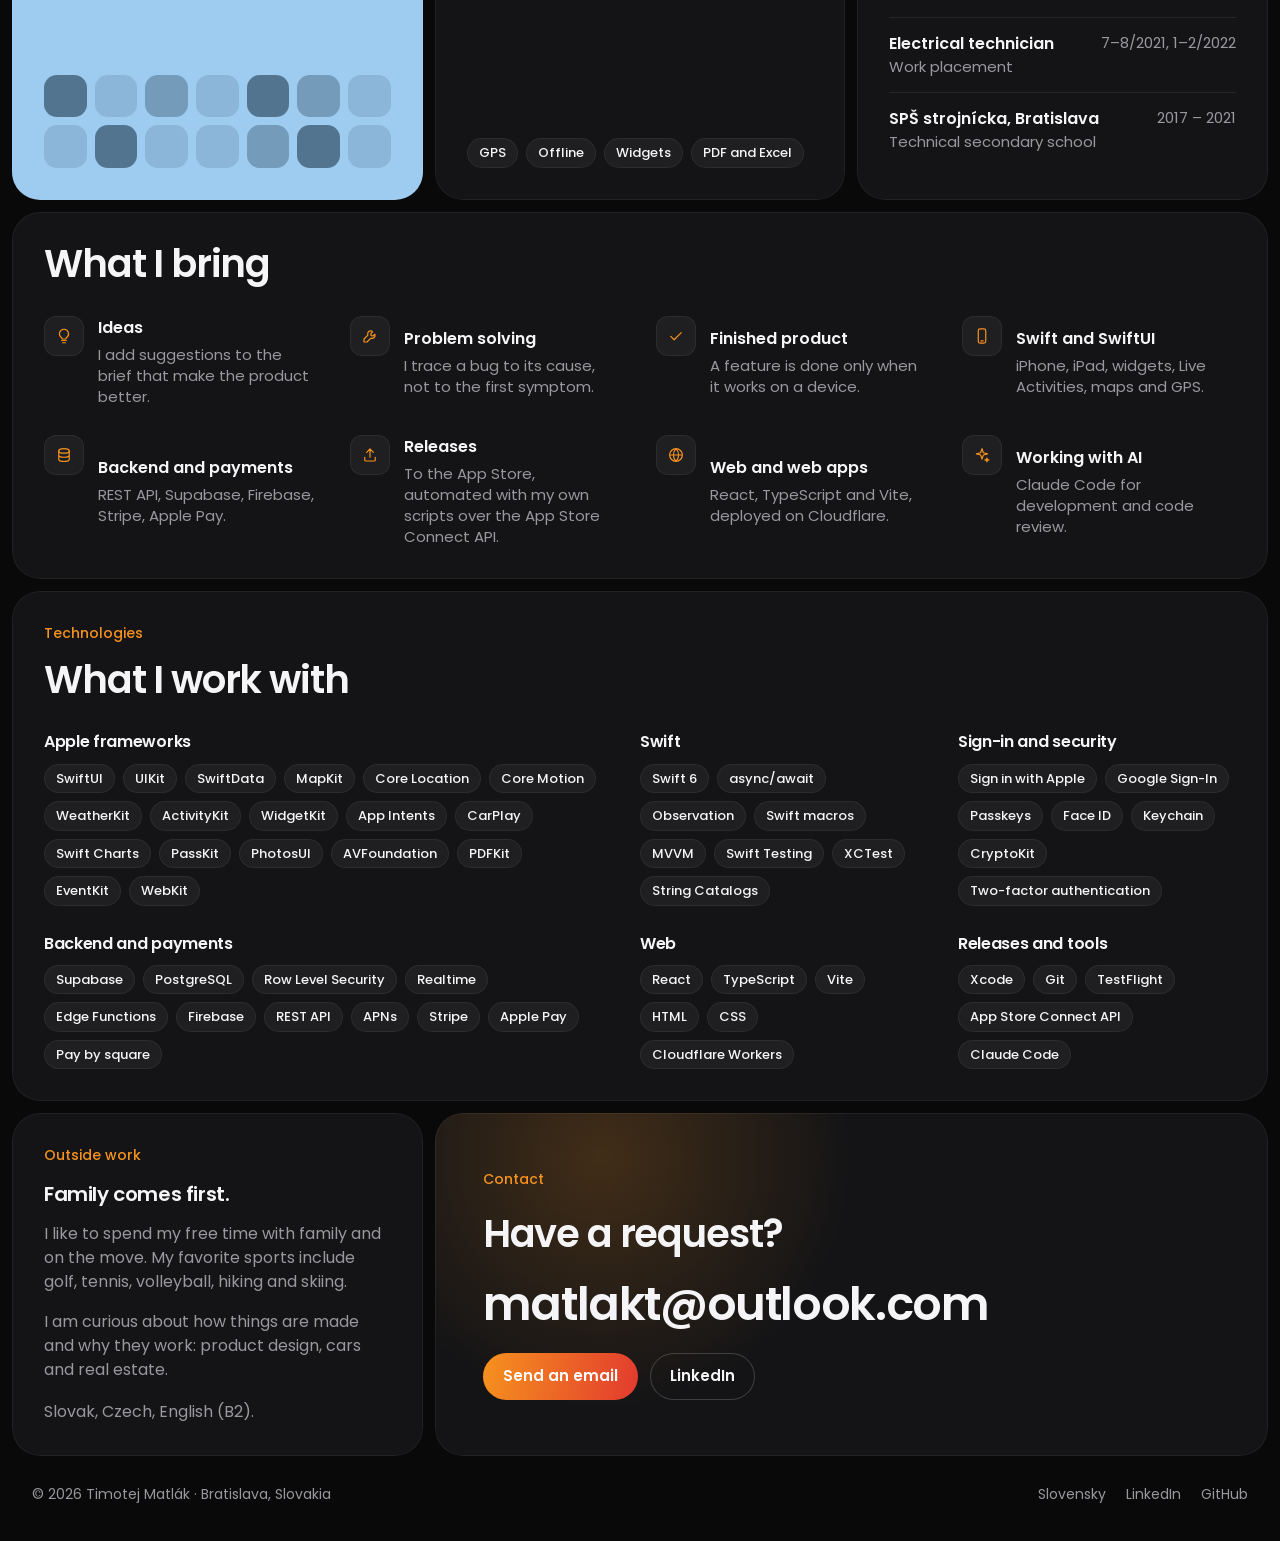
==== commit 7d63a705: "Show the web app, the marketing site and the web stack Co-Authored-By: Claude Fable 5.2 <noreply@ant" ====
--- a/en/index.html
+++ b/en/index.html
@@ -5,12 +5,12 @@
   <meta name="viewport" content="width=device-width, initial-scale=1.0">
   <script>document.documentElement.classList.add("js")</script>
   <title>Timotej Matlák | iOS developer</title>
-  <meta name="description" content="iOS developer from Slovakia. From a request, through a clean implementation, to a finished product: finance apps, my own booking system and more projects.">
+  <meta name="description" content="iOS developer from Slovakia who also builds websites, web apps and backends. From a request, through a clean implementation, to a finished product: finance apps, my own booking system and more projects.">
   <meta name="theme-color" content="#09090a">
   <meta name="color-scheme" content="dark">
   <link rel="alternate" hreflang="sk" href="https://tim-engineer.github.io/">
   <link rel="alternate" hreflang="en" href="https://tim-engineer.github.io/en/">
-  <link rel="stylesheet" href="../style.css?v=21">
+  <link rel="stylesheet" href="../style.css?v=22">
 </head>
 <body>
 <main class="bento">
@@ -25,7 +25,7 @@
       </div>
       <h1 class="rise" style="--i:1">Timotej Matlák</h1>
       <p class="motto rise" style="--i:2">From request, through clean implementation, <span class="warm">to a finished product.</span></p>
-      <p class="lead rise" style="--i:3">I design the cleanest solution, solve the problems along the way and add ideas of my own. AI helps me deliver faster and at higher quality.</p>
+      <p class="lead rise" style="--i:3">I design the cleanest solution, solve the problems along the way and add ideas of my own. AI helps me deliver faster and at higher quality. I work as an iOS developer, and I also build websites, web apps and backends.</p>
       <div class="actions rise" style="--i:4">
         <a class="btn" href="#kontakt">Get in touch</a>
         <a class="btn btn-line" href="#projekt">See the project</a>
@@ -76,9 +76,9 @@
   </section>
 
   <section class="tile c4 r2 reveal" id="projekt" style="--i:1">
-    <a class="badge" href="https://apps.apple.com/sk/app/bookingberg/id6788279642" target="_blank" rel="noopener">App Store</a>
+    <div class="badges"><a class="badge" href="https://apps.apple.com/sk/app/bookingberg/id6788279642" target="_blank" rel="noopener">App Store</a><a class="badge badge-line" href="https://app.bookingberg.com" target="_blank" rel="noopener">Web app</a><a class="badge badge-line" href="https://bookingberg.com" target="_blank" rel="noopener">Web</a></div>
     <h2>BookingBerg</h2>
-    <p>A general booking system: one app to book anything, from a golf simulator to a cabin or an apartment. iOS app, web and backend.</p>
+    <p>A general booking system: one app to book anything, from a golf simulator to a cabin or an apartment. I built the iOS app, the web app, the marketing site and the backend myself.</p>
     <div class="tags"><span>Bookings</span><span>Map</span><span>Weather</span><span>Chat</span><span>Statistics</span><span>Live Activities</span><span>Pay by square</span><span>Stripe</span><span>Apple Pay</span></div>
     <div class="nums">
       <div><b>35 000</b><span>lines of Swift</span></div>
@@ -122,7 +122,7 @@
       <li><span class="ico"><svg class="i" viewBox="0 0 24 24" aria-hidden="true"><rect x="7" y="2.500" width="10" height="19" rx="2.500"/><path d="M10.500 18.500h3"/></svg></span><b>Swift and SwiftUI</b><span>iPhone, iPad, widgets, Live Activities, maps and GPS.</span></li>
       <li><span class="ico"><svg class="i" viewBox="0 0 24 24" aria-hidden="true"><ellipse cx="12" cy="6.500" rx="7" ry="3"/><path d="M5 6.500v11c0 1.700 3.100 3 7 3s7-1.300 7-3v-11M5 12c0 1.700 3.100 3 7 3s7-1.300 7-3"/></svg></span><b>Backend and payments</b><span>REST API, Supabase, Firebase, Stripe, Apple Pay.</span></li>
       <li><span class="ico"><svg class="i" viewBox="0 0 24 24" aria-hidden="true"><path d="M12 15V4M7.500 8.500 12 4l4.500 4.500M5 15v3.500A1.500 1.500 0 0 0 6.500 20h11a1.500 1.500 0 0 0 1.500-1.500V15"/></svg></span><b>Releases</b><span>To the App Store, automated with my own scripts over the App Store Connect API.</span></li>
-      <li><span class="ico"><svg class="i" viewBox="0 0 24 24" aria-hidden="true"><circle cx="12" cy="12" r="8.500"/><path d="M3.500 12h17M12 3.500c2.500 2.500 3.500 5.300 3.500 8.500s-1 6-3.500 8.500c-2.500-2.500-3.500-5.300-3.500-8.500s1-6 3.500-8.500Z"/></svg></span><b>Localization</b><span>Apps in 14 languages, including formats and scripts.</span></li>
+      <li><span class="ico"><svg class="i" viewBox="0 0 24 24" aria-hidden="true"><circle cx="12" cy="12" r="8.500"/><path d="M3.500 12h17M12 3.500c2.500 2.500 3.500 5.300 3.500 8.500s-1 6-3.500 8.500c-2.500-2.500-3.500-5.300-3.500-8.500s1-6 3.500-8.500Z"/></svg></span><b>Web and web apps</b><span>React, TypeScript and Vite, deployed on Cloudflare.</span></li>
       <li><span class="ico"><svg class="i" viewBox="0 0 24 24" aria-hidden="true"><path d="M12 3.500 13.800 9l5.700 1.500-5.700 1.500L12 17.500 10.200 12 4.500 10.500 10.200 9 12 3.500ZM18.500 16l.7 2 2 .5-2 .5-.7 2-.7-2-2-.5 2-.5.700-2Z"/></svg></span><b>Working with AI</b><span>Claude Code for development and code review.</span></li>
     </ul>
   </section>
@@ -134,9 +134,9 @@
       <div><h3>Apple frameworks</h3><div class="tags"><span>SwiftUI</span><span>UIKit</span><span>SwiftData</span><span>MapKit</span><span>Core Location</span><span>Core Motion</span><span>WeatherKit</span><span>ActivityKit</span><span>WidgetKit</span><span>App Intents</span><span>CarPlay</span><span>Swift Charts</span><span>PassKit</span><span>PhotosUI</span><span>AVFoundation</span><span>PDFKit</span><span>EventKit</span><span>WebKit</span></div></div>
       <div><h3>Swift</h3><div class="tags"><span>Swift 6</span><span>async/await</span><span>Observation</span><span>Swift macros</span><span>MVVM</span><span>Swift Testing</span><span>XCTest</span><span>String Catalogs</span></div></div>
       <div><h3>Sign-in and security</h3><div class="tags"><span>Sign in with Apple</span><span>Google Sign-In</span><span>Passkeys</span><span>Face ID</span><span>Keychain</span><span>CryptoKit</span><span>Two-factor authentication</span></div></div>
-      <div><h3>Backend</h3><div class="tags"><span>Supabase</span><span>PostgreSQL</span><span>Row Level Security</span><span>Realtime</span><span>Edge Functions</span><span>TypeScript</span><span>Firebase</span><span>REST API</span><span>APNs</span></div></div>
-      <div><h3>Payments</h3><div class="tags"><span>Stripe</span><span>Apple Pay</span><span>Pay by square</span></div></div>
-      <div><h3>Releases and tools</h3><div class="tags"><span>Xcode</span><span>Git</span><span>TestFlight</span><span>App Store Connect API</span><span>Cloudflare</span><span>Claude Code</span></div></div>
+      <div><h3>Backend and payments</h3><div class="tags"><span>Supabase</span><span>PostgreSQL</span><span>Row Level Security</span><span>Realtime</span><span>Edge Functions</span><span>Firebase</span><span>REST API</span><span>APNs</span><span>Stripe</span><span>Apple Pay</span><span>Pay by square</span></div></div>
+      <div><h3>Web</h3><div class="tags"><span>React</span><span>TypeScript</span><span>Vite</span><span>HTML</span><span>CSS</span><span>Cloudflare Workers</span></div></div>
+      <div><h3>Releases and tools</h3><div class="tags"><span>Xcode</span><span>Git</span><span>TestFlight</span><span>App Store Connect API</span><span>Claude Code</span></div></div>
     </div>
   </section>
 
--- a/style.css
+++ b/style.css
@@ -132,6 +132,8 @@
 .nums { display: grid; grid-template-columns: repeat(3, 1fr); gap: 12px; padding-top: 20px; border-top: 1px solid rgb(var(--line) / .08); margin-top: auto; }
 .nums b { display: block; font-size: 24px; font-weight: 600; letter-spacing: -0.03em; }
 .nums span { font-size: 13px; color: rgb(var(--muted)); }
+.badges { display: flex; flex-wrap: wrap; gap: 8px; }
+.badge-line { background: none !important; color: rgb(var(--ink)) !important; box-shadow: inset 0 0 0 1px rgb(var(--line) / .2); }
 .badge { align-self: flex-start; font-size: 13px; font-weight: 600; padding: 5px 12px; border-radius: 100px; background: rgb(var(--ink)); color: rgb(var(--surface)); }
 
 /* ---------- lists ---------- */
